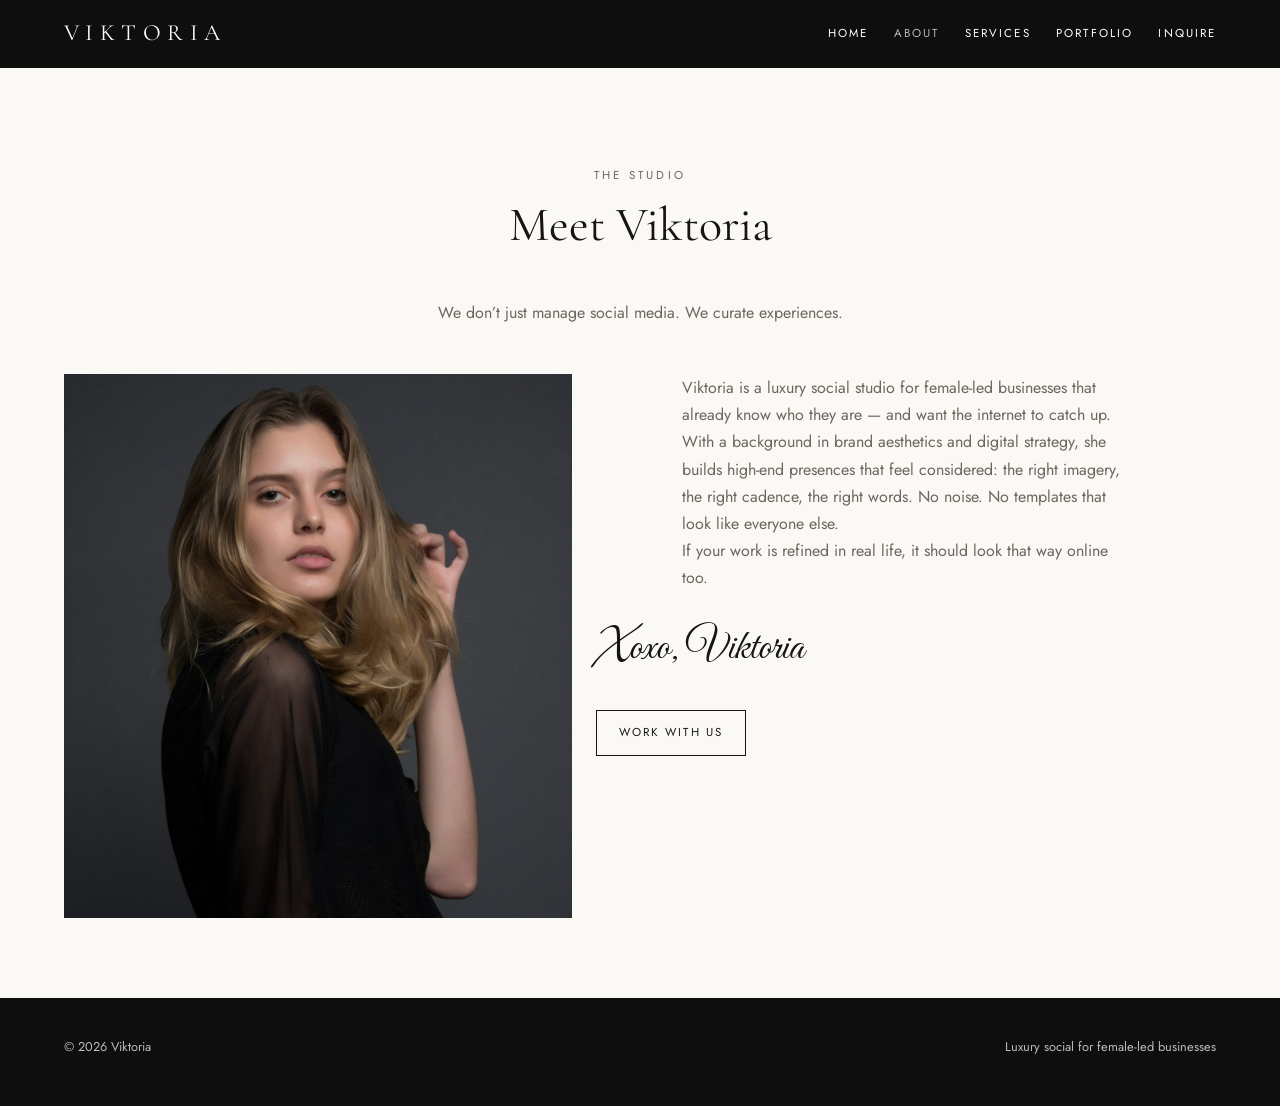
==== about.html @ a85c647d "Add the Viktoria luxury editorial website. Recreate the prototype landing page and inner pages so th" ====
<!DOCTYPE html>
<html lang="en">
  <head>
    <meta charset="UTF-8" />
    <meta name="viewport" content="width=device-width, initial-scale=1" />
    <title>About | Viktoria</title>
    <link rel="preconnect" href="https://fonts.googleapis.com" />
    <link rel="preconnect" href="https://fonts.gstatic.com" crossorigin />
    <link
      href="https://fonts.googleapis.com/css2?family=Cormorant+Garamond:ital,wght@0,400;0,500;0,600;1,400&family=Great+Vibes&family=Jost:wght@300;400;500&display=swap"
      rel="stylesheet"
    />
    <link rel="stylesheet" href="css/styles.css" />
  </head>
  <body>
    <header class="site-header">
      <div class="header-inner">
        <a class="logo" href="index.html">Viktoria</a>
        <button class="nav-toggle" type="button" aria-expanded="false" aria-label="Open menu">
          <span></span>
        </button>
        <nav class="site-nav" aria-label="Primary">
          <a href="index.html">Home</a>
          <a href="about.html" aria-current="page">About</a>
          <a href="services.html">Services</a>
          <a href="portfolio.html">Portfolio</a>
          <a href="inquire.html">Inquire</a>
        </nav>
      </div>
    </header>

    <main>
      <section class="page-hero wrap">
        <p class="kicker">The studio</p>
        <h1>Meet Viktoria</h1>
        <p>We don’t just manage social media. We curate experiences.</p>
      </section>

      <section class="wrap about-grid">
        <img src="images/hero.jpg" alt="Portrait of Viktoria" />
        <div>
          <p class="body-copy">
            Viktoria is a luxury social studio for female-led businesses that already
            know who they are — and want the internet to catch up.
          </p>
          <p class="body-copy">
            With a background in brand aesthetics and digital strategy, she builds
            high-end presences that feel considered: the right imagery, the right
            cadence, the right words. No noise. No templates that look like everyone
            else.
          </p>
          <p class="body-copy">
            If your work is refined in real life, it should look that way online too.
          </p>
          <p class="signature">Xoxo, Viktoria</p>
          <a class="btn btn-dark" href="inquire.html">Work with us</a>
        </div>
      </section>
    </main>

    <footer class="site-footer">
      <div class="wrap">
        <p>&copy; <span data-year></span> Viktoria</p>
        <p>Luxury social for female-led businesses</p>
      </div>
    </footer>
    <script src="js/main.js"></script>
  </body>
</html>
---- css/styles.css ----
:root {
  --cream: #f7f3ee;
  --cream-2: #fbf9f6;
  --paper: #fffdf9;
  --ink: #161513;
  --muted: #6e665c;
  --line: #e6ddd2;
  --black: #0e0e0e;
  --white: #ffffff;
  --max: 72rem;
  --header: 4.25rem;
  --sans: "Jost", system-ui, sans-serif;
  --serif: "Cormorant Garamond", "Times New Roman", serif;
  --script: "Great Vibes", cursive;
}

*,
*::before,
*::after {
  box-sizing: border-box;
}

html {
  scroll-behavior: smooth;
}

body {
  margin: 0;
  color: var(--ink);
  background: var(--cream-2);
  font-family: var(--sans);
  font-weight: 400;
  line-height: 1.7;
}

img {
  max-width: 100%;
  display: block;
}

a {
  color: inherit;
}

.site-header {
  position: sticky;
  top: 0;
  z-index: 40;
  background: var(--black);
  color: var(--white);
}

.header-inner,
.wrap {
  width: min(var(--max), calc(100% - 2.5rem));
  margin-inline: auto;
}

.header-inner {
  min-height: var(--header);
  display: flex;
  align-items: center;
  justify-content: space-between;
  gap: 1.5rem;
}

.logo {
  font-family: var(--serif);
  font-size: 1.45rem;
  letter-spacing: 0.28em;
  text-decoration: none;
  text-transform: uppercase;
}

.nav-toggle {
  display: none;
  width: 2.4rem;
  height: 2.4rem;
  border: 0;
  background: transparent;
  color: var(--white);
  cursor: pointer;
}

.nav-toggle span,
.nav-toggle span::before,
.nav-toggle span::after {
  display: block;
  width: 1.15rem;
  height: 1px;
  background: currentColor;
  position: relative;
}

.nav-toggle span::before,
.nav-toggle span::after {
  content: "";
  position: absolute;
  left: 0;
}

.nav-toggle span::before {
  top: -6px;
}

.nav-toggle span::after {
  top: 6px;
}

.site-nav {
  display: flex;
  gap: 1.6rem;
}

.site-nav a {
  color: var(--white);
  text-decoration: none;
  font-size: 0.72rem;
  letter-spacing: 0.18em;
  text-transform: uppercase;
}

.site-nav a:hover,
.site-nav a[aria-current="page"] {
  opacity: 0.7;
}

.hero {
  position: relative;
  min-height: calc(100vh - var(--header));
  display: grid;
  place-items: center;
  color: var(--white);
  overflow: hidden;
  background: var(--black);
}

.hero img {
  position: absolute;
  inset: 0;
  width: 100%;
  height: 100%;
  object-fit: cover;
  object-position: 70% center;
  filter: brightness(0.55);
}

.hero-copy {
  position: relative;
  z-index: 1;
  text-align: center;
  padding: 5rem 1.5rem;
}

.hero-copy .script {
  margin: 0 0 0.6rem;
  font-family: var(--script);
  font-size: clamp(2.4rem, 6vw, 4.4rem);
  font-weight: 400;
  line-height: 1.15;
}

.hero-copy h1 {
  margin: 0;
  font-family: var(--serif);
  font-size: clamp(2.6rem, 6vw, 5rem);
  font-weight: 400;
  line-height: 1.05;
}

.kicker {
  margin: 1rem 0 0;
  font-size: 0.72rem;
  letter-spacing: 0.28em;
  text-transform: uppercase;
}

.btn {
  display: inline-flex;
  align-items: center;
  justify-content: center;
  margin-top: 1.6rem;
  padding: 0.75rem 1.4rem;
  border: 1px solid currentColor;
  background: transparent;
  color: inherit;
  text-decoration: none;
  font-size: 0.72rem;
  letter-spacing: 0.18em;
  text-transform: uppercase;
}

.btn-light {
  background: var(--white);
  color: var(--black);
  border-color: var(--white);
}

.btn-light:hover {
  background: transparent;
  color: var(--white);
}

.btn-dark:hover {
  background: var(--ink);
  color: var(--cream);
}

.press {
  padding: 2.4rem 0;
  background: var(--paper);
  border-bottom: 1px solid var(--line);
  text-align: center;
}

.press p {
  margin: 0 0 1.1rem;
  font-size: 0.68rem;
  letter-spacing: 0.22em;
  text-transform: uppercase;
  color: var(--muted);
}

.press-logos {
  display: flex;
  flex-wrap: wrap;
  justify-content: center;
  gap: 1.6rem 2.4rem;
  font-family: var(--serif);
  font-size: 1.35rem;
  letter-spacing: 0.08em;
}

.press-logos span:nth-child(2) {
  font-style: italic;
}

.press-logos span:nth-child(4) {
  letter-spacing: 0.22em;
  font-size: 1.05rem;
}

.intro {
  display: grid;
  grid-template-columns: 1fr 1.1fr 1fr;
  gap: 2rem;
  align-items: center;
  padding: 5rem 0;
}

.intro img {
  width: 100%;
  height: 22rem;
  object-fit: cover;
}

.intro-copy {
  text-align: center;
  padding: 0 0.5rem;
}

.intro-copy h2,
.serif-title {
  margin: 0 0 1rem;
  font-family: var(--serif);
  font-size: clamp(1.8rem, 3vw, 2.6rem);
  font-weight: 400;
  line-height: 1.2;
  letter-spacing: 0.04em;
}

.intro-copy p,
.body-copy {
  margin: 0 auto;
  max-width: 28rem;
  color: var(--muted);
}

.split {
  display: grid;
  grid-template-columns: 1.15fr 1fr;
  min-height: 28rem;
}

.split img {
  width: 100%;
  height: 100%;
  min-height: 24rem;
  object-fit: cover;
}

.split-copy {
  display: grid;
  place-items: center;
  padding: 4rem 3rem;
  background: var(--black);
  color: var(--white);
  text-align: center;
}

.split-copy h2 {
  margin: 0 0 1rem;
  font-family: var(--serif);
  font-size: clamp(1.8rem, 3vw, 2.8rem);
  font-weight: 400;
}

.split-copy p {
  margin: 0 auto 0.4rem;
  max-width: 28rem;
  color: rgba(255, 255, 255, 0.78);
}

.manifesto {
  display: grid;
  grid-template-columns: 0.9fr 1.2fr;
  gap: 3.5rem;
  align-items: center;
  padding: 5.5rem 0;
}

.photo-stack {
  display: grid;
  gap: 1rem;
  grid-template-columns: 1fr 1fr;
}

.photo-stack img:first-child {
  grid-row: 1 / 3;
  height: 28rem;
  object-fit: cover;
}

.photo-stack img:last-child {
  height: 18rem;
  margin-top: 4rem;
  object-fit: cover;
}

.manifesto-copy h2 {
  margin: 0 0 1rem;
  font-family: var(--serif);
  font-size: clamp(1.7rem, 3vw, 2.4rem);
  font-weight: 400;
  letter-spacing: 0.06em;
  text-transform: uppercase;
  line-height: 1.25;
}

.manifesto-copy p {
  color: var(--muted);
  max-width: 28rem;
}

.link-stack {
  display: grid;
  gap: 0.85rem;
  margin-top: 1.8rem;
}

.link-stack a {
  width: max-content;
  padding-bottom: 0.35rem;
  border-bottom: 1px solid var(--ink);
  text-decoration: none;
  font-size: 0.72rem;
  letter-spacing: 0.16em;
  text-transform: uppercase;
}

.reviews {
  display: grid;
  grid-template-columns: 1.1fr 0.9fr;
  gap: 3rem;
  align-items: center;
  padding: 4.5rem 0 5.5rem;
  border-top: 1px solid var(--line);
}

.reviews .label {
  margin: 0 0 1rem;
  font-size: 0.72rem;
  letter-spacing: 0.24em;
  text-transform: uppercase;
}

.reviews blockquote {
  margin: 0;
}

.reviews h2 {
  margin: 0 0 1.2rem;
  font-family: var(--serif);
  font-size: clamp(1.8rem, 3.4vw, 2.8rem);
  font-weight: 400;
  letter-spacing: 0.04em;
  text-transform: uppercase;
  line-height: 1.2;
}

.reviews p {
  color: var(--muted);
  max-width: 32rem;
}

.reviews cite {
  display: block;
  margin-top: 1.4rem;
  font-style: normal;
  font-size: 0.72rem;
  letter-spacing: 0.18em;
  text-transform: uppercase;
}

.reviews img {
  width: 100%;
  height: 22rem;
  object-fit: cover;
}

.solutions {
  padding: 5rem 0 4rem;
  text-align: center;
  background: var(--paper);
}

.solutions h2,
.page-hero h1,
.section-title {
  margin: 0 0 2rem;
  font-family: var(--serif);
  font-size: clamp(2rem, 4vw, 3rem);
  font-weight: 400;
}

.accordion {
  width: min(44rem, 100%);
  margin: 0 auto;
  text-align: left;
  border-top: 1px solid var(--line);
}

.accordion-item + .accordion-item {
  border-top: 1px solid var(--line);
}

.accordion button {
  width: 100%;
  display: flex;
  justify-content: space-between;
  gap: 1rem;
  padding: 1.15rem 0;
  border: 0;
  background: transparent;
  color: var(--ink);
  font-family: var(--serif);
  font-size: 1.35rem;
  text-align: left;
  cursor: pointer;
}

.accordion button span:last-child {
  font-family: var(--sans);
  font-size: 1.2rem;
}

.accordion-panel {
  display: none;
  padding: 0 0 1.2rem;
  color: var(--muted);
}

.accordion-item.is-open .accordion-panel {
  display: block;
}

.stats {
  display: grid;
  grid-template-columns: repeat(4, 1fr);
  gap: 1.5rem;
  padding: 1rem 0 5rem;
  text-align: center;
  background: var(--paper);
}

.stats strong {
  display: block;
  font-family: var(--serif);
  font-size: clamp(2.2rem, 4vw, 3.4rem);
  font-weight: 400;
}

.stats span {
  color: var(--muted);
  font-size: 0.85rem;
}

.meet {
  display: grid;
  grid-template-columns: 0.85fr 1.15fr;
  gap: 3.5rem;
  align-items: center;
  padding: 5.5rem 0;
}

.meet img {
  width: 100%;
  height: 28rem;
  object-fit: cover;
}

.meet h2 {
  margin: 0 0 1rem;
  font-family: var(--serif);
  font-size: 2rem;
  font-weight: 400;
  letter-spacing: 0.18em;
  text-transform: uppercase;
  text-align: center;
}

.meet p {
  color: var(--muted);
}

.signature {
  margin: 1.4rem 0 0;
  font-family: var(--script);
  font-size: 2.6rem;
}

.gameplan {
  display: grid;
  grid-template-columns: 0.9fr 1.1fr;
  background: var(--black);
  color: var(--white);
}

.gameplan img {
  width: 100%;
  height: 100%;
  min-height: 18rem;
  object-fit: cover;
  filter: brightness(0.72);
}

.gameplan-copy {
  padding: 4rem 3rem;
}

.gameplan-copy p {
  margin: 0 0 0.6rem;
  font-size: 0.72rem;
  letter-spacing: 0.22em;
  text-transform: uppercase;
  color: rgba(255, 255, 255, 0.7);
}

.gameplan-copy h2 {
  margin: 0;
  font-family: var(--serif);
  font-size: clamp(1.8rem, 3vw, 2.6rem);
  font-weight: 400;
}

.site-footer {
  padding: 1.6rem 0 2.2rem;
  background: var(--black);
  color: rgba(255, 255, 255, 0.72);
  font-size: 0.8rem;
}

.site-footer .wrap {
  display: flex;
  justify-content: space-between;
  gap: 1rem;
}

.page-hero {
  padding: 5.5rem 0 3rem;
  text-align: center;
}

.page-hero p {
  margin: 0.6rem auto 0;
  max-width: 36rem;
  color: var(--muted);
}

.packages,
.about-grid,
.portfolio-grid {
  display: grid;
  gap: 1.5rem;
  padding-bottom: 5rem;
}

.packages {
  grid-template-columns: repeat(3, 1fr);
}

.card {
  padding: 2rem 1.6rem;
  background: var(--paper);
  border: 1px solid var(--line);
}

.card h2,
.card h3 {
  margin: 0 0 0.8rem;
  font-family: var(--serif);
  font-size: 1.7rem;
  font-weight: 400;
}

.card p,
.card li {
  color: var(--muted);
}

.card ul {
  padding-left: 1.1rem;
}

.about-grid {
  grid-template-columns: 0.9fr 1.1fr;
  align-items: start;
  padding-bottom: 5rem;
}

.about-grid img {
  width: 100%;
  height: 34rem;
  object-fit: cover;
}

.portfolio-grid {
  grid-template-columns: repeat(2, 1fr);
}

.portfolio-grid figure {
  margin: 0;
}

.portfolio-grid img {
  width: 100%;
  height: 22rem;
  object-fit: cover;
}

.portfolio-grid figcaption {
  padding: 0.8rem 0 0;
  font-size: 0.78rem;
  letter-spacing: 0.14em;
  text-transform: uppercase;
}

.inquire-layout {
  display: grid;
  grid-template-columns: 0.9fr 1.1fr;
  gap: 3rem;
  padding-bottom: 5rem;
}

form {
  display: grid;
  gap: 0.9rem;
}

label {
  font-size: 0.72rem;
  letter-spacing: 0.16em;
  text-transform: uppercase;
}

input,
textarea,
select {
  width: 100%;
  padding: 0.85rem 0.9rem;
  border: 1px solid var(--line);
  background: var(--paper);
  color: var(--ink);
  font: inherit;
}

textarea {
  min-height: 9rem;
  resize: vertical;
}

.form-success {
  display: none;
  padding: 1rem 0;
  font-family: var(--serif);
  font-size: 1.4rem;
}

.form-success.is-visible {
  display: block;
}

@media (max-width: 900px) {
  .nav-toggle {
    display: grid;
    place-items: center;
  }

  .site-nav {
    display: none;
    position: absolute;
    inset: var(--header) 0 auto;
    flex-direction: column;
    gap: 1rem;
    padding: 1.2rem 1.25rem 1.5rem;
    background: var(--black);
  }

  .site-header.is-open .site-nav {
    display: flex;
  }

  .intro,
  .split,
  .manifesto,
  .reviews,
  .meet,
  .gameplan,
  .about-grid,
  .packages,
  .portfolio-grid,
  .inquire-layout,
  .stats {
    grid-template-columns: 1fr;
  }

  .photo-stack img:first-child,
  .photo-stack img:last-child,
  .meet img,
  .about-grid img {
    height: 18rem;
    margin-top: 0;
  }

  .split-copy,
  .gameplan-copy,
  .header-inner,
  .wrap {
    width: min(var(--max), calc(100% - 1.6rem));
  }

  .split-copy,
  .gameplan-copy {
    padding: 3rem 1.4rem;
  }

  .site-footer .wrap {
    flex-direction: column;
  }
}
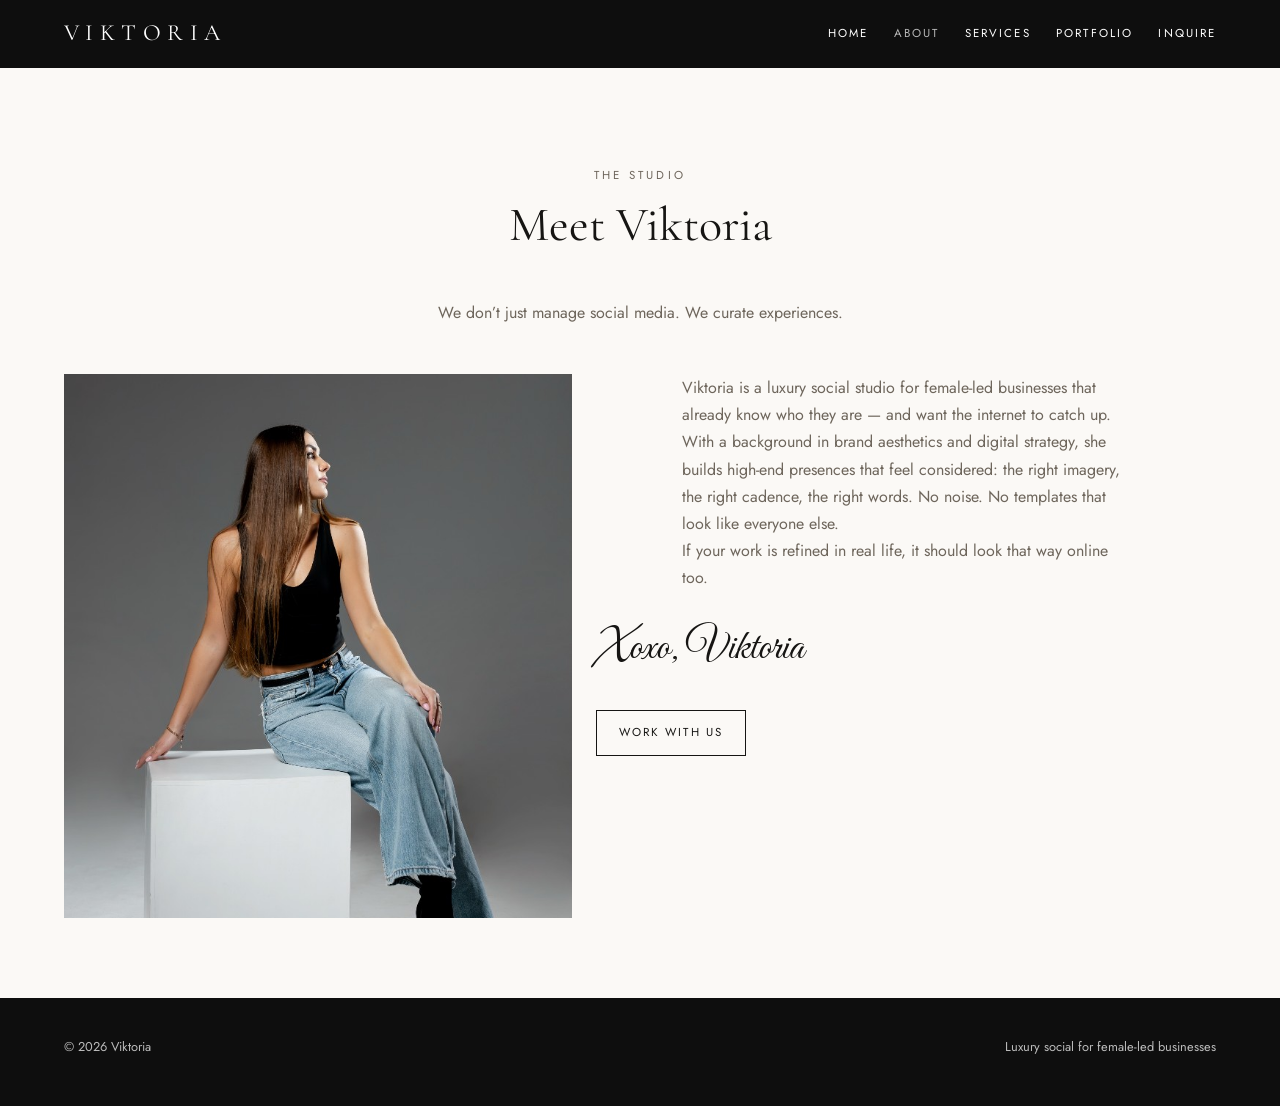
==== commit 80d35dff: "Replace placeholder photos with Viktoria's own portraits. Co-authored-by: Cursor <cursoragent@cursor" ====
--- a/about.html
+++ b/about.html
@@ -37,7 +37,7 @@
       </section>
 
       <section class="wrap about-grid">
-        <img src="images/hero.jpg" alt="Portrait of Viktoria" />
+        <img class="obj-profile" src="images/seated-profile.jpg" alt="Portrait of Viktoria seated in profile" />
         <div>
           <p class="body-copy">
             Viktoria is a luxury social studio for female-led businesses that already
--- a/css/styles.css
+++ b/css/styles.css
@@ -141,7 +141,7 @@
   width: 100%;
   height: 100%;
   object-fit: cover;
-  object-position: 70% center;
+  object-position: center 30%;
   filter: brightness(0.55);
 }
 
@@ -252,6 +252,42 @@
   width: 100%;
   height: 22rem;
   object-fit: cover;
+}
+
+.obj-notes {
+  object-position: 32% 40%;
+}
+
+.obj-note {
+  object-position: center 42%;
+}
+
+.obj-work {
+  object-position: 30% 42%;
+}
+
+.obj-profile {
+  object-position: center 55%;
+}
+
+.obj-words {
+  object-position: center 24%;
+}
+
+.obj-call {
+  object-position: 36% 40%;
+}
+
+.obj-meet {
+  object-position: center 18%;
+}
+
+.obj-bw {
+  object-position: 42% 36%;
+}
+
+.obj-keys {
+  object-position: center 48%;
 }
 
 .intro-copy {
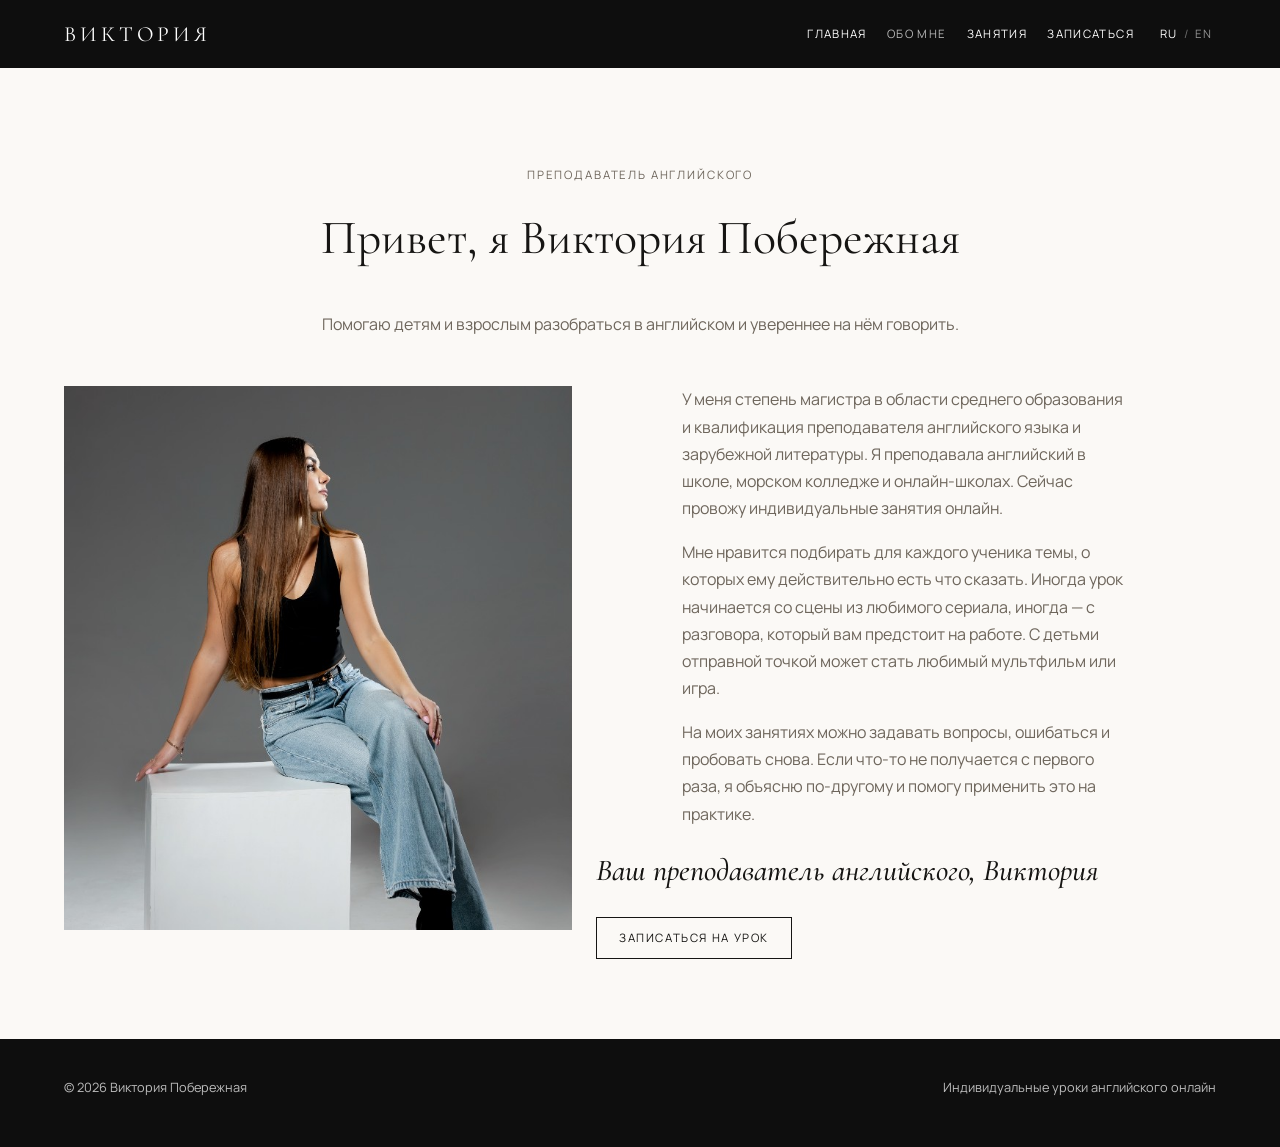
==== commit 6711691e: "Switch the site to Viktoriia's English lessons, with Russian as the default language. Co-authored-by" ====
--- a/about.html
+++ b/about.html
@@ -1,13 +1,13 @@
 <!DOCTYPE html>
-<html lang="en">
+<html lang="ru">
   <head>
     <meta charset="UTF-8" />
     <meta name="viewport" content="width=device-width, initial-scale=1" />
-    <title>About | Viktoria</title>
+    <title data-i18n="meta.about.title">Обо мне | Виктория Побережная</title>
     <link rel="preconnect" href="https://fonts.googleapis.com" />
     <link rel="preconnect" href="https://fonts.gstatic.com" crossorigin />
     <link
-      href="https://fonts.googleapis.com/css2?family=Cormorant+Garamond:ital,wght@0,400;0,500;0,600;1,400&family=Great+Vibes&family=Jost:wght@300;400;500&display=swap"
+      href="https://fonts.googleapis.com/css2?family=Cormorant+Garamond:ital,wght@0,400;0,500;0,600;1,400;1,500&family=Manrope:wght@300;400;500&display=swap"
       rel="stylesheet"
     />
     <link rel="stylesheet" href="css/styles.css" />
@@ -15,55 +15,67 @@
   <body>
     <header class="site-header">
       <div class="header-inner">
-        <a class="logo" href="index.html">Viktoria</a>
-        <button class="nav-toggle" type="button" aria-expanded="false" aria-label="Open menu">
-          <span></span>
-        </button>
-        <nav class="site-nav" aria-label="Primary">
-          <a href="index.html">Home</a>
-          <a href="about.html" aria-current="page">About</a>
-          <a href="services.html">Services</a>
-          <a href="portfolio.html">Portfolio</a>
-          <a href="inquire.html">Inquire</a>
-        </nav>
+        <a class="logo" href="index.html" data-i18n="logo">Виктория</a>
+        <div class="header-end">
+          <nav class="site-nav" aria-label="Основное меню" data-i18n-aria="nav.label">
+            <a href="index.html" data-i18n="nav.home">Главная</a>
+            <a href="about.html" aria-current="page" data-i18n="nav.about">Обо мне</a>
+            <a href="services.html" data-i18n="nav.lessons">Занятия</a>
+            <a href="inquire.html" data-i18n="nav.book">Записаться</a>
+          </nav>
+          <div class="lang-switch" role="group" aria-label="Язык" data-i18n-aria="lang.label">
+            <button type="button" data-set-lang="ru" data-i18n-aria="lang.ru" aria-label="Русский" aria-pressed="true">
+              RU
+            </button>
+            <span aria-hidden="true">/</span>
+            <button type="button" data-set-lang="en" data-i18n-aria="lang.en" aria-label="English" aria-pressed="false">
+              EN
+            </button>
+          </div>
+          <button class="nav-toggle" type="button" aria-expanded="false" aria-label="Открыть меню" data-i18n-aria="nav.open">
+            <span></span>
+          </button>
+        </div>
       </div>
     </header>
 
     <main>
       <section class="page-hero wrap">
-        <p class="kicker">The studio</p>
-        <h1>Meet Viktoria</h1>
-        <p>We don’t just manage social media. We curate experiences.</p>
+        <p class="kicker" data-i18n="about.kicker">Преподаватель английского</p>
+        <h1 data-i18n="about.h1">Привет, я Виктория Побережная</h1>
+        <p data-i18n="about.lead">Помогаю детям и взрослым разобраться в английском и увереннее на нём говорить.</p>
       </section>
 
       <section class="wrap about-grid">
-        <img class="obj-profile" src="images/seated-profile.jpg" alt="Portrait of Viktoria seated in profile" />
+        <img
+          class="obj-profile"
+          src="images/seated-profile.jpg"
+          alt="Портрет Виктории в профиль"
+          data-i18n-alt="alt.about"
+        />
         <div>
-          <p class="body-copy">
-            Viktoria is a luxury social studio for female-led businesses that already
-            know who they are — and want the internet to catch up.
+          <p class="body-copy" data-i18n="about.p1">
+            У меня степень магистра в области среднего образования и квалификация преподавателя английского языка и зарубежной литературы. Я преподавала английский в школе, морском колледже и онлайн-школах. Сейчас провожу индивидуальные занятия онлайн.
           </p>
-          <p class="body-copy">
-            With a background in brand aesthetics and digital strategy, she builds
-            high-end presences that feel considered: the right imagery, the right
-            cadence, the right words. No noise. No templates that look like everyone
-            else.
+          <p class="body-copy" data-i18n="about.p2">
+            Мне нравится подбирать для каждого ученика темы, о которых ему действительно есть что сказать. Иногда урок начинается со сцены из любимого сериала, иногда — с разговора, который вам предстоит на работе. С детьми отправной точкой может стать любимый мультфильм или игра.
           </p>
-          <p class="body-copy">
-            If your work is refined in real life, it should look that way online too.
+          <p class="body-copy" data-i18n="about.p3">
+            На моих занятиях можно задавать вопросы, ошибаться и пробовать снова. Если что-то не получается с первого раза, я объясню по-другому и помогу применить это на практике.
           </p>
-          <p class="signature">Xoxo, Viktoria</p>
-          <a class="btn btn-dark" href="inquire.html">Work with us</a>
+          <p class="signature" data-i18n="home.signature">Ваш преподаватель английского, Виктория</p>
+          <a class="btn btn-dark" href="inquire.html" data-i18n="cta.book">Записаться на урок</a>
         </div>
       </section>
     </main>
 
     <footer class="site-footer">
       <div class="wrap">
-        <p>&copy; <span data-year></span> Viktoria</p>
-        <p>Luxury social for female-led businesses</p>
+        <p>© <span data-year></span> <span data-i18n="footer.name">Виктория Побережная</span></p>
+        <p data-i18n="footer.tagline">Индивидуальные уроки английского онлайн</p>
       </div>
     </footer>
+    <script src="js/i18n.js"></script>
     <script src="js/main.js"></script>
   </body>
 </html>
--- a/css/styles.css
+++ b/css/styles.css
@@ -9,9 +9,8 @@
   --white: #ffffff;
   --max: 72rem;
   --header: 4.25rem;
-  --sans: "Jost", system-ui, sans-serif;
+  --sans: "Manrope", system-ui, sans-serif;
   --serif: "Cormorant Garamond", "Times New Roman", serif;
-  --script: "Great Vibes", cursive;
 }
 
 *,
@@ -65,11 +64,53 @@
 }
 
 .logo {
-  font-family: var(--serif);
-  font-size: 1.45rem;
-  letter-spacing: 0.28em;
+  flex-shrink: 0;
+  font-family: var(--serif);
+  font-size: 1.35rem;
+  letter-spacing: 0.18em;
   text-decoration: none;
   text-transform: uppercase;
+}
+
+.header-end {
+  display: flex;
+  align-items: center;
+  gap: 1.4rem;
+}
+
+.lang-switch {
+  display: flex;
+  align-items: center;
+  gap: 0.2rem;
+  flex-shrink: 0;
+}
+
+.lang-switch span {
+  color: rgba(255, 255, 255, 0.4);
+  font-size: 0.72rem;
+}
+
+.lang-switch button {
+  border: 0;
+  background: none;
+  padding: 0.35rem 0.2rem;
+  color: rgba(255, 255, 255, 0.55);
+  font: inherit;
+  font-size: 0.72rem;
+  letter-spacing: 0.14em;
+  cursor: pointer;
+}
+
+.lang-switch button[aria-pressed="true"],
+.lang-switch button:hover {
+  color: var(--white);
+}
+
+.lang-switch button:focus-visible,
+.nav-toggle:focus-visible,
+.site-nav a:focus-visible {
+  outline: 1px solid rgba(255, 255, 255, 0.75);
+  outline-offset: 3px;
 }
 
 .nav-toggle {
@@ -109,15 +150,16 @@
 
 .site-nav {
   display: flex;
-  gap: 1.6rem;
+  gap: 1.25rem;
 }
 
 .site-nav a {
   color: var(--white);
   text-decoration: none;
   font-size: 0.72rem;
-  letter-spacing: 0.18em;
-  text-transform: uppercase;
+  letter-spacing: 0.12em;
+  text-transform: uppercase;
+  white-space: nowrap;
 }
 
 .site-nav a:hover,
@@ -154,9 +196,11 @@
 
 .hero-copy .script {
   margin: 0 0 0.6rem;
-  font-family: var(--script);
-  font-size: clamp(2.4rem, 6vw, 4.4rem);
-  font-weight: 400;
+  font-family: var(--serif);
+  font-style: italic;
+  font-size: clamp(2.2rem, 5vw, 3.8rem);
+  font-weight: 500;
+  letter-spacing: 0.03em;
   line-height: 1.15;
 }
 
@@ -169,10 +213,12 @@
 }
 
 .kicker {
-  margin: 1rem 0 0;
+  margin: 1rem auto 0;
+  max-width: 40rem;
   font-size: 0.72rem;
-  letter-spacing: 0.28em;
-  text-transform: uppercase;
+  letter-spacing: 0.16em;
+  text-transform: uppercase;
+  line-height: 1.6;
 }
 
 .btn {
@@ -186,7 +232,9 @@
   color: inherit;
   text-decoration: none;
   font-size: 0.72rem;
-  letter-spacing: 0.18em;
+  letter-spacing: 0.14em;
+  line-height: 1.4;
+  text-align: center;
   text-transform: uppercase;
 }
 
@@ -213,31 +261,14 @@
   text-align: center;
 }
 
-.press p {
-  margin: 0 0 1.1rem;
-  font-size: 0.68rem;
-  letter-spacing: 0.22em;
-  text-transform: uppercase;
-  color: var(--muted);
-}
-
-.press-logos {
-  display: flex;
-  flex-wrap: wrap;
-  justify-content: center;
-  gap: 1.6rem 2.4rem;
-  font-family: var(--serif);
-  font-size: 1.35rem;
-  letter-spacing: 0.08em;
-}
-
-.press-logos span:nth-child(2) {
-  font-style: italic;
-}
-
-.press-logos span:nth-child(4) {
-  letter-spacing: 0.22em;
-  font-size: 1.05rem;
+.credentials {
+  margin: 0 auto;
+  max-width: 40rem;
+  font-family: var(--serif);
+  font-size: clamp(1.25rem, 2.4vw, 1.65rem);
+  letter-spacing: 0.02em;
+  line-height: 1.45;
+  color: var(--ink);
 }
 
 .intro {
@@ -310,6 +341,10 @@
   margin: 0 auto;
   max-width: 28rem;
   color: var(--muted);
+}
+
+.body-copy + .body-copy {
+  margin-top: 1.05rem;
 }
 
 .split {
@@ -413,30 +448,31 @@
   border-top: 1px solid var(--line);
 }
 
-.reviews .label {
-  margin: 0 0 1rem;
+.reviews h2.label {
+  margin: 0 0 1.4rem;
+  font-family: var(--sans);
   font-size: 0.72rem;
+  font-weight: 400;
   letter-spacing: 0.24em;
   text-transform: uppercase;
+  line-height: 1.4;
 }
 
 .reviews blockquote {
   margin: 0;
 }
 
-.reviews h2 {
-  margin: 0 0 1.2rem;
-  font-family: var(--serif);
-  font-size: clamp(1.8rem, 3.4vw, 2.8rem);
-  font-weight: 400;
-  letter-spacing: 0.04em;
-  text-transform: uppercase;
-  line-height: 1.2;
-}
-
-.reviews p {
-  color: var(--muted);
-  max-width: 32rem;
+.reviews blockquote + blockquote {
+  margin-top: 2rem;
+}
+
+.reviews blockquote p {
+  margin: 0;
+  max-width: 34rem;
+  font-family: var(--serif);
+  font-size: clamp(1.25rem, 2vw, 1.6rem);
+  line-height: 1.45;
+  color: var(--ink);
 }
 
 .reviews cite {
@@ -484,6 +520,7 @@
   width: 100%;
   display: flex;
   justify-content: space-between;
+  align-items: center;
   gap: 1rem;
   padding: 1.15rem 0;
   border: 0;
@@ -491,11 +528,18 @@
   color: var(--ink);
   font-family: var(--serif);
   font-size: 1.35rem;
+  line-height: 1.3;
   text-align: left;
   cursor: pointer;
 }
 
+.accordion button span:first-child {
+  flex: 1;
+  min-width: 0;
+}
+
 .accordion button span:last-child {
+  flex-shrink: 0;
   font-family: var(--sans);
   font-size: 1.2rem;
 }
@@ -521,14 +565,23 @@
 
 .stats strong {
   display: block;
-  font-family: var(--serif);
-  font-size: clamp(2.2rem, 4vw, 3.4rem);
-  font-weight: 400;
+  font-family: var(--sans);
+  font-size: clamp(1.8rem, 3.2vw, 2.6rem);
+  font-weight: 500;
+  letter-spacing: 0.02em;
 }
 
 .stats span {
+  display: block;
+  max-width: 14rem;
+  margin: 0.35rem auto 0;
   color: var(--muted);
   font-size: 0.85rem;
+  line-height: 1.4;
+}
+
+.stats strong {
+  line-height: 1.1;
 }
 
 .meet {
@@ -548,11 +601,12 @@
 .meet h2 {
   margin: 0 0 1rem;
   font-family: var(--serif);
-  font-size: 2rem;
-  font-weight: 400;
-  letter-spacing: 0.18em;
-  text-transform: uppercase;
-  text-align: center;
+  font-size: clamp(1.7rem, 3vw, 2.2rem);
+  font-weight: 400;
+  letter-spacing: 0.06em;
+  text-transform: uppercase;
+  text-align: center;
+  line-height: 1.25;
 }
 
 .meet p {
@@ -561,8 +615,16 @@
 
 .signature {
   margin: 1.4rem 0 0;
-  font-family: var(--script);
-  font-size: 2.6rem;
+  font-family: var(--serif);
+  font-style: italic;
+  font-size: clamp(1.45rem, 2.4vw, 1.9rem);
+  font-weight: 500;
+  line-height: 1.35;
+  color: var(--ink);
+}
+
+.meet .signature {
+  color: var(--ink);
 }
 
 .gameplan {
@@ -619,8 +681,12 @@
 
 .page-hero p {
   margin: 0.6rem auto 0;
-  max-width: 36rem;
+  max-width: 40rem;
   color: var(--muted);
+}
+
+.page-hero .kicker {
+  margin-bottom: 0.85rem;
 }
 
 .packages,
@@ -645,8 +711,43 @@
 .card h3 {
   margin: 0 0 0.8rem;
   font-family: var(--serif);
-  font-size: 1.7rem;
-  font-weight: 400;
+  font-size: clamp(1.35rem, 2vw, 1.7rem);
+  font-weight: 400;
+  line-height: 1.25;
+}
+
+.lesson-formats,
+.approach {
+  padding-bottom: 1.5rem;
+}
+
+.lesson-formats h2,
+.approach h2 {
+  margin: 0 0 1.5rem;
+  text-align: center;
+  font-family: var(--serif);
+  font-size: clamp(2rem, 4vw, 2.8rem);
+  font-weight: 400;
+}
+
+.lesson-formats .packages {
+  grid-template-columns: 1fr 1fr;
+  padding-bottom: 1rem;
+}
+
+.approach {
+  padding-bottom: 5rem;
+}
+
+.approach-grid {
+  display: grid;
+  grid-template-columns: 1fr 1fr;
+  gap: 1.5rem;
+}
+
+.approach-cta {
+  margin: 0.4rem 0 0;
+  text-align: center;
 }
 
 .card p,
@@ -700,13 +801,32 @@
 
 form {
   display: grid;
-  gap: 0.9rem;
+  gap: 1.15rem;
+}
+
+.field {
+  display: grid;
+  gap: 0.45rem;
+}
+
+.field[hidden] {
+  display: none;
 }
 
 label {
   font-size: 0.72rem;
-  letter-spacing: 0.16em;
-  text-transform: uppercase;
+  letter-spacing: 0.1em;
+  line-height: 1.45;
+  text-transform: uppercase;
+}
+
+.field-hint {
+  margin: 0;
+  color: var(--muted);
+  font-size: 0.88rem;
+  letter-spacing: 0;
+  line-height: 1.45;
+  text-transform: none;
 }
 
 input,
@@ -737,6 +857,15 @@
 }
 
 @media (max-width: 900px) {
+  .logo {
+    font-size: 1.15rem;
+    letter-spacing: 0.12em;
+  }
+
+  .header-end {
+    gap: 0.75rem;
+  }
+
   .nav-toggle {
     display: grid;
     place-items: center;
@@ -764,10 +893,16 @@
   .gameplan,
   .about-grid,
   .packages,
+  .lesson-formats .packages,
+  .approach-grid,
   .portfolio-grid,
-  .inquire-layout,
+  .inquire-layout {
+    grid-template-columns: 1fr;
+  }
+
   .stats {
-    grid-template-columns: 1fr;
+    grid-template-columns: 1fr 1fr;
+    gap: 2rem 1rem;
   }
 
   .photo-stack img:first-child,
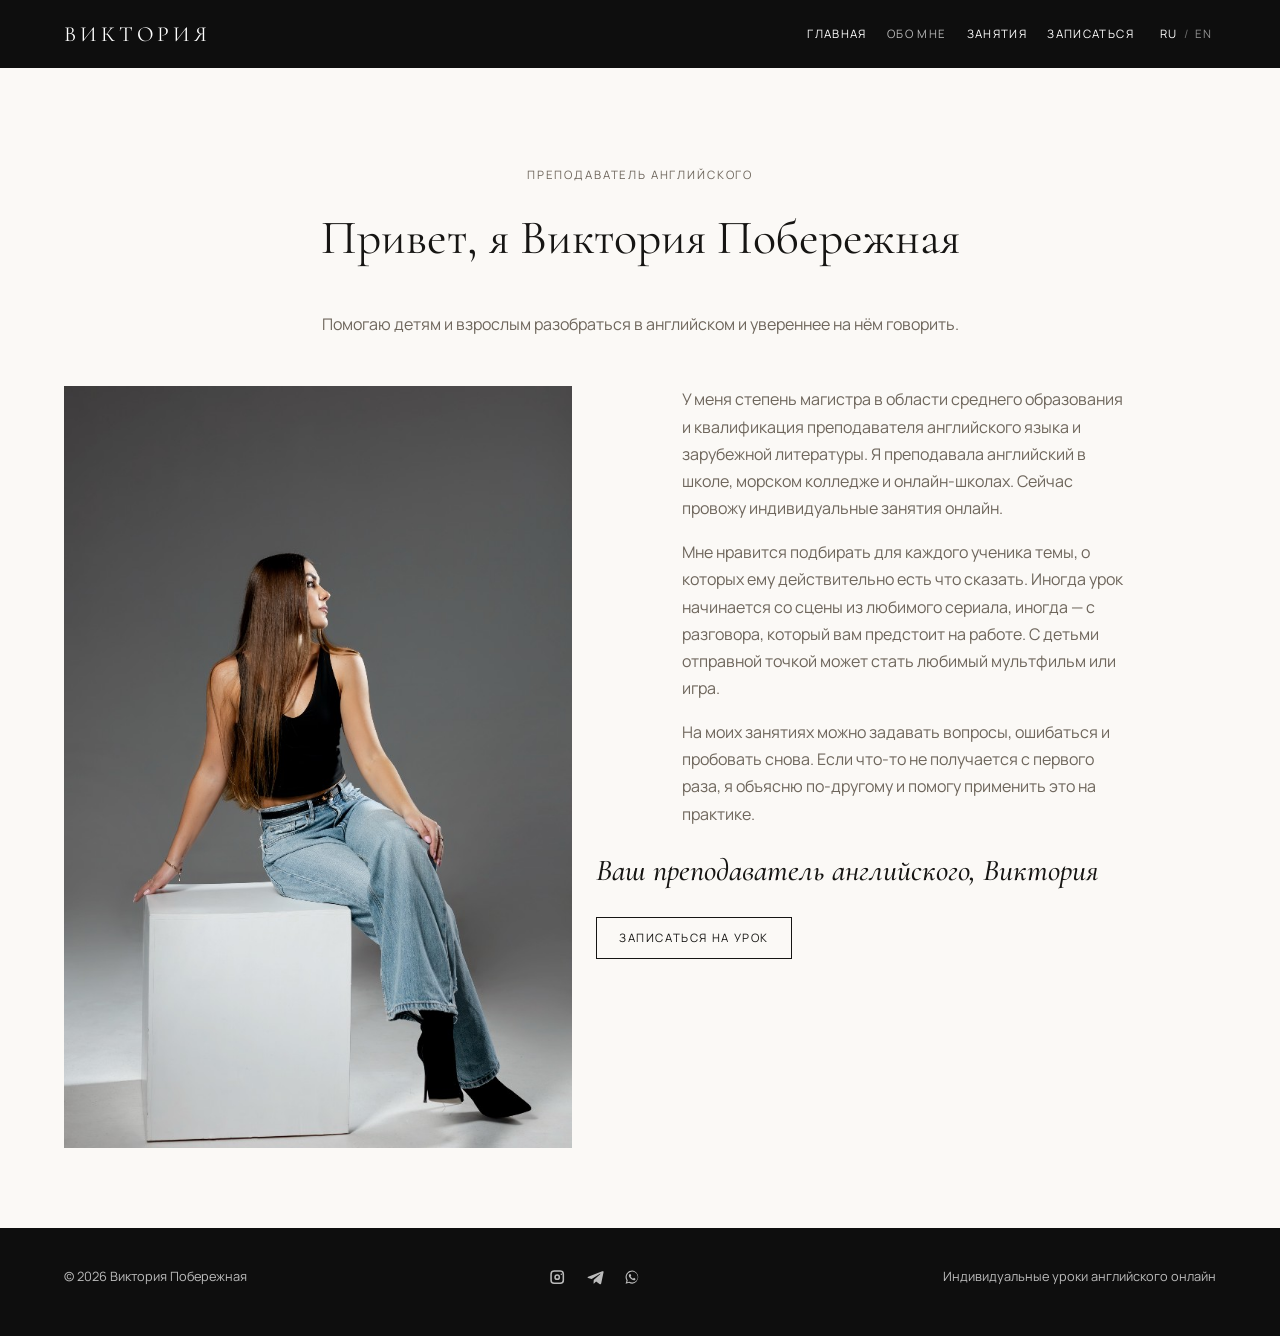
==== commit fa9253cd: "Remove the unused gallery and add a tab icon, footer links, and a bilingual booking confirmation. Co" ====
--- a/about.html
+++ b/about.html
@@ -11,6 +11,8 @@
       rel="stylesheet"
     />
     <link rel="stylesheet" href="css/styles.css" />
+    <link rel="icon" href="favicon.png" type="image/png" />
+    <link rel="apple-touch-icon" href="apple-touch-icon.png" />
   </head>
   <body>
     <header class="site-header">
@@ -72,6 +74,23 @@
     <footer class="site-footer">
       <div class="wrap">
         <p>© <span data-year></span> <span data-i18n="footer.name">Виктория Побережная</span></p>
+        <nav class="socials" aria-label="Соцсети" data-i18n-aria="social.label">
+          <a href="#" aria-label="Instagram" data-i18n-aria="social.instagram">
+            <svg viewBox="0 0 24 24" aria-hidden="true">
+              <path d="M8 3h8a5 5 0 0 1 5 5v8a5 5 0 0 1-5 5H8a5 5 0 0 1-5-5V8a5 5 0 0 1 5-5zm8 2H8a3 3 0 0 0-3 3v8a3 3 0 0 0 3 3h8a3 3 0 0 0 3-3V8a3 3 0 0 0-3-3zm-4 3.2A3.8 3.8 0 1 1 8.2 12 3.8 3.8 0 0 1 12 8.2zm0 2A1.8 1.8 0 1 0 13.8 12 1.8 1.8 0 0 0 12 10.2zM17.4 7.1a1 1 0 1 1-1 1 1 1 0 0 1 1-1z" />
+            </svg>
+          </a>
+          <a href="#" aria-label="Telegram" data-i18n-aria="social.telegram">
+            <svg viewBox="0 0 24 24" aria-hidden="true">
+              <path d="M21.2 4.4 2.9 11.5c-1.2.5-1.2 1.1-.2 1.4l4.7 1.5 10.8-6.8c.5-.3 1-.1.6.2l-8.7 7.9-.3 4.6c.5 0 .7-.2 1-.5l2.4-2.3 4.9 3.6c.9.5 1.5.2 1.7-.8l3.1-14.6c.3-1.3-.5-1.9-1.5-1.3z" />
+            </svg>
+          </a>
+          <a href="#" aria-label="WhatsApp" data-i18n-aria="social.whatsapp">
+            <svg viewBox="0 0 24 24" aria-hidden="true">
+              <path d="M12.1 3.2A8.7 8.7 0 0 0 4.6 16.3L3.4 20.6l4.4-1.2a8.7 8.7 0 0 0 4.3 1.1 8.7 8.7 0 0 0 0-17.3zm0 15.8a7.2 7.2 0 0 1-3.7-1l-.3-.2-2.6.7.7-2.5-.2-.3a7.2 7.2 0 1 1 6.1 3.3zm4-5.4c-.2-.1-1.3-.6-1.5-.7s-.3-.1-.5.1-.5.7-.7.8-.2.2-.4.1a5.9 5.9 0 0 1-1.7-1.1 6.5 6.5 0 0 1-1.2-1.5c-.1-.2 0-.3.1-.4l.3-.4.1-.2a.4.4 0 0 0 0-.4c0-.1-.5-1.2-.7-1.6s-.3-.4-.5-.4h-.4a.8.8 0 0 0-.6.3 2.4 2.4 0 0 0-.8 1.8 4.2 4.2 0 0 0 .9 2.2 9.6 9.6 0 0 0 3.6 3.2 4 4 0 0 0 2.5.6 2.1 2.1 0 0 0 1.4-.8 1.7 1.7 0 0 0 .1-1c-.1-.1-.2-.1-.4-.2z" />
+            </svg>
+          </a>
+        </nav>
         <p data-i18n="footer.tagline">Индивидуальные уроки английского онлайн</p>
       </div>
     </footer>
--- a/css/styles.css
+++ b/css/styles.css
@@ -298,7 +298,7 @@
 }
 
 .obj-profile {
-  object-position: center 55%;
+  object-position: center center;
 }
 
 .obj-words {
@@ -459,7 +459,20 @@
 }
 
 .reviews blockquote {
+  display: grid;
+  grid-template-columns: auto 1fr;
+  gap: 0 1.15rem;
+  align-items: start;
   margin: 0;
+}
+
+.review-avatar {
+  width: 4.25rem;
+  height: 4.25rem;
+  margin-top: 0.15rem;
+  border-radius: 50%;
+  object-fit: cover;
+  object-position: center 18%;
 }
 
 .reviews blockquote + blockquote {
@@ -484,7 +497,7 @@
   text-transform: uppercase;
 }
 
-.reviews img {
+.reviews > img {
   width: 100%;
   height: 22rem;
   object-fit: cover;
@@ -586,7 +599,7 @@
 
 .meet {
   display: grid;
-  grid-template-columns: 0.85fr 1.15fr;
+  grid-template-columns: 1.15fr 0.85fr;
   gap: 3.5rem;
   align-items: center;
   padding: 5.5rem 0;
@@ -670,8 +683,49 @@
 
 .site-footer .wrap {
   display: flex;
+  align-items: center;
   justify-content: space-between;
   gap: 1rem;
+}
+
+.socials {
+  display: flex;
+  align-items: center;
+  gap: 0.35rem;
+}
+
+.socials a {
+  display: grid;
+  place-items: center;
+  width: 2rem;
+  height: 2rem;
+  color: inherit;
+}
+
+.socials a:hover {
+  color: var(--white);
+}
+
+.socials svg {
+  width: 1.15rem;
+  height: 1.15rem;
+  display: block;
+  fill: currentColor;
+}
+
+.lessons-page {
+  position: relative;
+  isolation: isolate;
+}
+
+.lessons-page::before {
+  content: "";
+  position: fixed;
+  inset: 0;
+  background: url("../images/at-laptop.jpg") center 32% / cover no-repeat;
+  opacity: 0.18;
+  pointer-events: none;
+  z-index: -1;
 }
 
 .page-hero {
@@ -690,8 +744,7 @@
 }
 
 .packages,
-.about-grid,
-.portfolio-grid {
+.about-grid {
   display: grid;
   gap: 1.5rem;
   padding-bottom: 5rem;
@@ -722,7 +775,8 @@
 }
 
 .lesson-formats h2,
-.approach h2 {
+.approach h2,
+.faq h2 {
   margin: 0 0 1.5rem;
   text-align: center;
   font-family: var(--serif);
@@ -736,7 +790,19 @@
 }
 
 .approach {
+  padding-bottom: 2.5rem;
+}
+
+.faq {
   padding-bottom: 5rem;
+}
+
+.faq .accordion {
+  border-bottom: 1px solid var(--line);
+}
+
+.card p + p {
+  margin-top: 0.85rem;
 }
 
 .approach-grid {
@@ -767,29 +833,9 @@
 
 .about-grid img {
   width: 100%;
-  height: 34rem;
+  height: auto;
+  aspect-ratio: 2 / 3;
   object-fit: cover;
-}
-
-.portfolio-grid {
-  grid-template-columns: repeat(2, 1fr);
-}
-
-.portfolio-grid figure {
-  margin: 0;
-}
-
-.portfolio-grid img {
-  width: 100%;
-  height: 22rem;
-  object-fit: cover;
-}
-
-.portfolio-grid figcaption {
-  padding: 0.8rem 0 0;
-  font-size: 0.78rem;
-  letter-spacing: 0.14em;
-  text-transform: uppercase;
 }
 
 .inquire-layout {
@@ -800,8 +846,13 @@
 }
 
 form {
+  position: relative;
   display: grid;
   gap: 1.15rem;
+}
+
+form[hidden] {
+  display: none;
 }
 
 .field {
@@ -853,7 +904,39 @@
 }
 
 .form-success.is-visible {
+  display: grid;
+  gap: 0.85rem;
+}
+
+.form-success span,
+.form-error span {
   display: block;
+}
+
+.form-error {
+  display: grid;
+  gap: 0.45rem;
+  margin: 1rem 0 0;
+  color: #8a3b32;
+  font-size: 0.92rem;
+  line-height: 1.45;
+}
+
+.form-error[hidden] {
+  display: none;
+}
+
+.btn:disabled {
+  opacity: 0.55;
+  cursor: progress;
+}
+
+.hp-field {
+  position: absolute;
+  left: -10000px;
+  width: 1px;
+  height: 1px;
+  overflow: hidden;
 }
 
 @media (max-width: 900px) {
@@ -895,7 +978,6 @@
   .packages,
   .lesson-formats .packages,
   .approach-grid,
-  .portfolio-grid,
   .inquire-layout {
     grid-template-columns: 1fr;
   }
@@ -907,10 +989,13 @@
 
   .photo-stack img:first-child,
   .photo-stack img:last-child,
-  .meet img,
-  .about-grid img {
+  .meet img {
     height: 18rem;
     margin-top: 0;
+  }
+
+  .about-grid img {
+    height: auto;
   }
 
   .split-copy,
